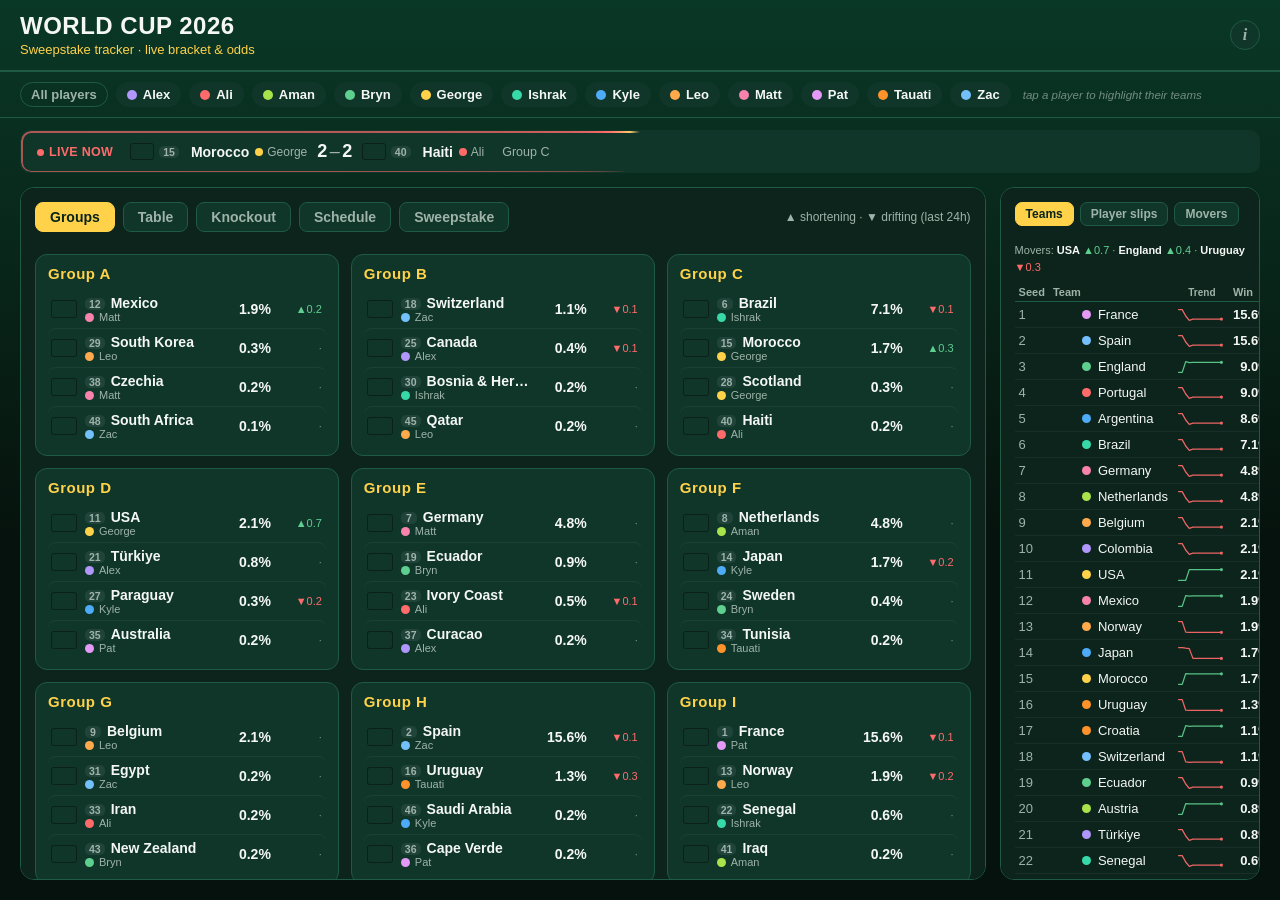
==== docs/index.html @ 881481e9 "Sweepstake: fix Share button position on phones (full-width below the hero text) Co-Authored-By: Cla" ====
<!doctype html>
<html lang="en">
<head>
  <meta charset="utf-8" />
  <meta name="viewport" content="width=device-width, initial-scale=1" />
  <title>World Cup 2026 · Sweepstake Tracker</title>
  <link rel="stylesheet" href="styles.css?v=20260624a" />
</head>
<body>
  <header id="topbar">
    <div class="brand">
      <h1>WORLD CUP 2026</h1>
      <span class="tagline">Sweepstake tracker · live bracket &amp; odds</span>
    </div>
  </header>

  <nav id="ownerbar" aria-label="Filter by player"></nav>

  <div id="nextmatch" class="nextbox">Loading next match…</div>

  <main>
    <section id="bracketPanel" class="panel">
      <div class="tabs">
        <button class="tab active" data-view="groups">Groups</button>
        <button class="tab" data-view="table">Table</button>
        <button class="tab" data-view="knockout">Knockout</button>
        <button class="tab" data-view="schedule">Schedule</button>
        <button class="tab" data-view="sweeps">Sweepstake</button>
        <div class="legend" id="legend"></div>
      </div>
      <div id="groupsView" class="view"></div>
      <div id="tableView" class="view hidden"></div>
      <div id="knockoutView" class="view hidden"></div>
      <div id="scheduleView" class="view hidden"></div>
      <div id="sweepsView" class="view hidden"></div>
    </section>

    <aside id="oddsPanel" class="panel">
      <div class="otabs">
        <button class="otab active" data-otab="teams">Teams</button>
        <button class="otab" data-otab="players">Player slips</button>
        <button class="otab" data-otab="movers">Movers</button>
      </div>
      <div id="movers" class="movers"></div>
      <table id="teamTable" class="otable">
        <thead><tr><th>Seed</th><th>Team</th><th class="sparkh">Trend</th><th>Win</th><th>±</th></tr></thead>
        <tbody></tbody>
      </table>
      <table id="playerTable" class="otable hidden">
        <thead><tr><th>#</th><th>Player slip</th><th class="sparkh">Trend</th><th>Win</th><th>±</th></tr></thead>
        <tbody></tbody>
      </table>
      <div id="moversView" class="moversview hidden"></div>
      <div id="dataFoot" class="datafoot" aria-live="polite"></div>
    </aside>
  </main>

  <script src="app.js?v=20260624a"></script>
</body>
</html>
---- docs/styles.css ----
:root {
  --bg0:#06120d; --bg1:#0d2c21; --panel:#0c241b; --panel2:#10362a;
  --ink:#f4f7f5; --dim:#9fb3aa; --line:#1f5a44;
  --gold:#ffd24a; --up:#5fcf8f; --down:#ff6b6b; --flat:#7d908a;
}
* { box-sizing:border-box; }
html,body { margin:0; height:100%; }
body {
  background:linear-gradient(180deg,#0a3826,#06120d 60%);
  color:var(--ink); font-family:-apple-system,Segoe UI,Roboto,Helvetica,Arial,sans-serif;
  display:flex; flex-direction:column; min-height:100vh;
}

/* ---- header ---- */
#topbar {
  display:flex; align-items:center; justify-content:space-between;
  padding:12px 20px; border-bottom:2px solid var(--line); gap:16px;
}
.brand h1 { margin:0; font-size:24px; letter-spacing:.5px; }
.tagline { color:var(--gold); font-size:13px; }
.status { text-align:right; font-size:13px; color:var(--dim); }
.updated { color:var(--ink); font-weight:600; }

/* ---- table / standings tab ---- */
#tableView { display:grid; grid-template-columns:repeat(auto-fit,minmax(360px,1fr)); gap:14px; align-items:start; }
.ltcard { background:var(--panel2); border:1px solid var(--line); border-radius:12px; padding:0 0 6px; overflow:hidden; }
.ltcard h3 { margin:0; font-size:14px; color:var(--gold); letter-spacing:.5px; padding:9px 14px; background:rgba(255,255,255,.04); border-bottom:1px solid var(--line); }
.ltable { width:100%; border-collapse:collapse; font-size:13px; }
.ltable th { color:var(--dim); font-weight:600; font-size:10.5px; text-align:center; padding:3px 4px; border-bottom:1px solid var(--line); }
.ltable th.lt-team { text-align:left; }
.ltable td { padding:6px 4px; text-align:center; border-bottom:1px solid rgba(255,255,255,.05); }
.ltable td:first-child, .ltable th:first-child { padding-left:14px; }
.ltable td:last-child, .ltable th:last-child { padding-right:14px; }
.ltable .pos { color:var(--dim); width:22px; text-align:center; }
.ltable .pts { font-weight:800; color:var(--gold); }
.ltable .lt-team { text-align:left; }
.lt-team { display:flex; align-items:center; gap:7px; min-width:0; }
.lt-team img { width:22px; height:15px; border-radius:2px; object-fit:cover; flex:none; }
.lt-nm { font-weight:600; overflow:hidden; text-overflow:ellipsis; white-space:nowrap; }
.lt-team .otag { color:var(--dim); font-size:11px; font-weight:400; display:inline-flex; align-items:center; gap:4px; white-space:nowrap; }
.lt-team .otag .dot { width:8px; height:8px; border-radius:50%; }
.qbadge { display:inline-block; font-size:9.5px; font-weight:800; color:#08231a; background:var(--up);
  border-radius:9px; padding:1px 5px; margin:0 6px; vertical-align:middle; }
/* knocked-out team flag: greyed wherever it appears (groups, table, slips) */
.flagout { filter:grayscale(1); opacity:.55; }
.ltable tr.qual td.pos { box-shadow:inset 3px 0 0 var(--up); }
.ltable tr.out { opacity:.45; }
.ltable tr.out .lt-nm { text-decoration:line-through; }

/* ---- Duff Pool prize tracker (ITP) — Bart's classroom chalkboard ---- */
.cb-scene { position:relative; margin:0 -14px -14px; flex:1; display:flex; flex-direction:column; }   /* bleed to edges + fill height */
/* wooden frame */
.cb-frame { position:relative; z-index:2; border-radius:10px; padding:13px; flex:1; display:flex; flex-direction:column;
  background:linear-gradient(180deg,#a4702f,#7c4f20);
  border:1px solid #563713;
  box-shadow:0 12px 28px -12px rgba(0,0,0,.6), inset 0 2px 2px rgba(255,255,255,.28), inset 0 -3px 4px rgba(0,0,0,.35); }
/* slate board */
.cb-board { position:relative; border-radius:5px; padding:26px 40px 24px; color:#eef3ec; flex:1; display:flex; flex-direction:column;
  background:#33543f;
  background-image:radial-gradient(130% 70% at 50% -10%, rgba(255,255,255,.07), transparent 55%),
    radial-gradient(50% 40% at 78% 92%, rgba(255,255,255,.05), transparent 70%),
    radial-gradient(40% 30% at 18% 80%, rgba(255,255,255,.04), transparent 70%);
  box-shadow:inset 0 0 70px rgba(0,0,0,.5), inset 0 0 0 1px rgba(0,0,0,.35);
  font-family:"Gochi Hand","Bradley Hand",ui-rounded,"Comic Sans MS",cursive; }
.cb-title { font-size:clamp(30px,4.4vw,50px); text-align:center; color:#fffdf0; margin:0 0 8px;
  text-shadow:0 0 1px rgba(255,255,255,.55); }
.cb-lines { padding-right:150px; flex:1; display:flex; flex-direction:column; }   /* gutter for Bart; fills height */
.cb-line { display:grid; grid-template-columns:minmax(150px,1.05fr) minmax(96px,.7fr) minmax(0,1.5fr) minmax(0,1.35fr);
  align-items:center; flex:1 1 0; min-height:0;
  font-size:clamp(19px,2.2vw,28px); line-height:1.1; color:#eef3ec; text-shadow:0 0 1px rgba(255,255,255,.5);
  border-bottom:1px solid rgba(255,255,255,.1); }
.cb-line:last-child { border-bottom:none; }
.cb-prize { padding-right:16px; }
.cb-pool { color:#ffe27a; font-weight:700; text-shadow:0 0 3px rgba(255,210,74,.55); }
.cb-pool, .cb-leadwrap, .cb-info { padding-left:18px; border-left:1px solid rgba(255,255,255,.24); }
.cb-leadwrap { min-width:0; }
.cb-lead { display:inline-flex; align-items:center; gap:9px; min-width:0; }
.cb-info { min-width:0; opacity:.92; }
.cb-head { flex:0 0 auto; font-size:clamp(13px,1.5vw,17px); letter-spacing:.8px; text-transform:uppercase; opacity:.85;
  border-bottom:2px solid rgba(255,255,255,.36); padding-bottom:10px; }
.cb-head .cb-pool { color:#eef3ec; text-shadow:0 0 1px rgba(255,255,255,.4); font-weight:700; }
.cb-tbd { opacity:.7; font-style:italic; }
/* team chip (chalk context: white text, small flag) */
.dz-team { display:inline-flex; align-items:center; gap:7px; min-width:0; }
.dz-team img { width:23px; height:15px; border-radius:2px; object-fit:cover; box-shadow:0 0 0 1px rgba(0,0,0,.4); flex:none; }
.dz-tn { font-weight:400; overflow:hidden; text-overflow:ellipsis; white-space:nowrap; }
.dz-own { display:inline-flex; align-items:center; gap:4px; opacity:.82; font-size:.78em; white-space:nowrap; }
.dz-dot { width:9px; height:9px; border-radius:50%; flex:none; display:inline-block; }
.dz-tbd { opacity:.65; font-style:italic; }
/* chalk tray */
.cb-tray { position:relative; height:11px; margin:9px 5px 0; border-radius:0 0 5px 5px;
  background:linear-gradient(180deg,#6e451f,#4f3415); box-shadow:inset 0 2px 2px rgba(0,0,0,.45); }
.cb-tray .ch, .cb-tray .er { position:absolute; bottom:5px; border-radius:3px; }
.cb-tray .ch { height:5px; }
.cb-tray .ch1 { left:34%; width:36px; background:#f3dba6; }
.cb-tray .ch2 { left:51%; width:24px; background:#cfe6ff; }
.cb-tray .er { left:64%; width:26px; height:9px; bottom:4px; background:#3b6fc4; box-shadow:inset 0 3px 0 #2a4f8f; }
/* classroom floor + Bart */
.cb-floor { position:relative; z-index:1; height:62px; margin-top:-3px; border-radius:0 0 9px 9px;
  background:repeating-linear-gradient(91deg,#b27a3d 0 40px,#a06d34 40px 42px);
  box-shadow:inset 0 7px 11px -7px rgba(0,0,0,.55); }
.cb-bart { position:absolute; right:20px; bottom:0; width:120px; height:auto; z-index:5;
  filter:drop-shadow(0 4px 5px rgba(0,0,0,.4)); }
/* on the Duff view, the chalkboard fills the full card height (matches the odds table) */
body.duff-view #bracketPanel { display:flex; flex-direction:column; }
body.duff-view #prizesView { flex:1 1 auto; display:flex; flex-direction:column; }
@media (max-width:560px){
  /* phone: natural-height stacked blocks (no flex-fill, no 4-column table) */
  body.duff-view #bracketPanel, body.duff-view #prizesView { display:block; }
  .cb-scene, .cb-frame, .cb-board, .cb-lines { flex:none; display:block; }
  .cb-board { padding:18px 16px 86px; }
  .cb-title { font-size:30px; margin-bottom:8px; }
  .cb-lines { padding-right:0; }
  .cb-line.cb-head { display:none; }
  .cb-line { display:grid; grid-template-columns:1fr auto; grid-template-areas:"prize pool" "lead lead" "info info";
    align-items:baseline; column-gap:12px; row-gap:3px; padding:12px 0; font-size:19px; }
  .cb-prize { grid-area:prize; font-weight:700; padding:0; }
  .cb-pool { grid-area:pool; border-left:none; padding:0; text-align:right; }
  .cb-leadwrap { grid-area:lead; border-left:none; padding:4px 0 0; }
  .cb-info { grid-area:info; border-left:none; padding:0; font-size:.74em; }
  .cb-bart { right:8px; width:66px; }
}

/* ---- info button + glossary modal ---- */
.infobtn {
  margin-left:auto; flex:none; width:30px; height:30px; border-radius:50%;
  border:1.5px solid var(--line); background:var(--panel2); color:var(--dim);
  font-family:Georgia,"Times New Roman",serif; font-style:italic; font-weight:700; font-size:16px;
  cursor:pointer; line-height:1;
}
.infobtn:hover { color:var(--ink); border-color:var(--gold); }
.infomodal { position:fixed; inset:0; z-index:60; display:flex; align-items:center; justify-content:center; background:rgba(3,9,6,.82); padding:16px; }
.infomodal.hidden { display:none; }
.infocard { position:relative; width:100%; max-width:470px; max-height:85vh; overflow:auto;
  background:var(--panel); border:1px solid var(--line); border-radius:14px; padding:20px 22px; }
.infocard h2 { margin:0 0 10px; font-size:18px; color:var(--gold); }
.infocard dl { margin:0; }
.infocard dt { font-weight:800; margin-top:13px; font-size:14px; }
.infocard dd { margin:3px 0 0; color:var(--dim); font-size:13.5px; line-height:1.45; }
.infocard dd b { color:var(--ink); }
.infoclose { position:absolute; top:11px; right:13px; background:none; border:none; color:var(--dim); font-size:16px; cursor:pointer; }
.infoclose:hover { color:var(--ink); }
.tour-start { display:block; width:100%; margin:16px 0 0; background:var(--gold); color:#08231a; border:none; border-radius:9px; padding:10px; font-weight:800; font-size:14px; cursor:pointer; }
.tour-start:hover { filter:brightness(1.05); }

/* ---- guided tour (coach marks) ---- */
.tour-overlay { position:fixed; inset:0; z-index:60; cursor:pointer; }
.tour-spot { position:fixed; z-index:61; border-radius:8px; pointer-events:none;
  box-shadow:0 0 0 9999px rgba(4,8,13,.82), inset 0 0 0 2px var(--gold), 0 0 16px 3px rgba(255,210,74,.45);
  transition:top .2s, left .2s, width .2s, height .2s; }
.tour-svg { position:fixed; inset:0; z-index:62; width:100%; height:100%; pointer-events:none; }
.tour-line { stroke:var(--gold); stroke-width:2; stroke-dasharray:5 5; }
.tour-dot { fill:var(--gold); }
.tour-pop { position:fixed; z-index:63; width:280px; max-width:88vw;
  background:var(--panel); border:1.5px solid var(--gold); border-radius:12px; padding:13px 15px;
  box-shadow:0 14px 34px -10px rgba(0,0,0,.7); }
.tour-pop h3 { margin:0 0 5px; font-size:14px; color:var(--gold); }
.tour-pop p { margin:0 0 11px; font-size:13px; color:var(--ink); line-height:1.45; }
.tour-nav { display:flex; align-items:center; justify-content:space-between; gap:8px; }
.tour-nav .step { color:var(--dim); font-size:11px; }
.tour-btn { background:var(--gold); color:#08231a; border:none; border-radius:7px; padding:6px 13px; font-weight:700; font-size:12.5px; cursor:pointer; }
.tour-btn.ghost { background:transparent; color:var(--dim); border:1px solid var(--line); margin-right:6px; }
.tour-btn:disabled { opacity:.4; cursor:default; }

/* ---- live event animation (goal / cards) ---- */
.evt-ov { position:fixed; inset:0; z-index:95; display:flex; align-items:center; justify-content:center;
  pointer-events:none; background:rgba(2,6,4,.55); animation:evtDim 4.2s ease forwards; overflow:hidden; }
.evt-ov.hold { animation:none; }
.evt-card { text-align:center; position:relative; animation:evtIn 4.2s cubic-bezier(.2,.8,.2,1) forwards; }
.evt-ov.hold .evt-card { animation:evtPop .5s ease forwards; }
.evt-big { font-weight:900; font-size:clamp(46px,12vw,108px); letter-spacing:2px; line-height:1;
  color:var(--gold); text-shadow:0 6px 30px rgba(0,0,0,.55); }
.evt-team { display:flex; align-items:center; justify-content:center; gap:10px; margin-top:10px;
  font-size:clamp(20px,4vw,30px); color:#fff; font-weight:700; }
.evt-team img { width:clamp(34px,7vw,50px); height:auto; border-radius:3px; box-shadow:0 0 0 1px rgba(0,0,0,.4); }
.evt-score { color:var(--gold); font-weight:900; }
.evt-owner { margin-top:10px; color:var(--ink); font-size:16px; display:inline-flex; align-items:center; gap:7px; }
.evt-owner .dot { width:12px; height:12px; border-radius:50%; }
.evt-sub { margin-top:6px; color:var(--dim); font-size:14px; }
.evt-cardicon { width:clamp(58px,13vw,86px); height:clamp(84px,19vw,122px); border-radius:9px; margin:0 auto 16px;
  box-shadow:0 16px 36px -8px rgba(0,0,0,.7); animation:cardSlam 4.2s cubic-bezier(.2,.8,.2,1) forwards; }
.evt-ov.hold .evt-cardicon { animation:cardSlamHold .5s ease forwards; }
.evt-cardicon.yellow { background:linear-gradient(155deg,#ffe06b,#e0a91e); }
.evt-cardicon.red { background:linear-gradient(155deg,#ff6a5a,#c4271b); }
.evt-confetti { position:absolute; top:42%; left:50%; width:8px; height:13px; border-radius:1px; opacity:0;
  animation:confettiFly 1.8s ease-out forwards; }
@keyframes evtDim { 0%{opacity:0} 12%{opacity:1} 84%{opacity:1} 100%{opacity:0} }
@keyframes evtIn { 0%{opacity:0; transform:scale(.6) translateY(12px);} 12%{opacity:1; transform:scale(1.07);}
  24%{transform:scale(1);} 84%{opacity:1; transform:scale(1);} 100%{opacity:0; transform:scale(1.03) translateY(-8px);} }
@keyframes evtPop { 0%{opacity:0; transform:scale(.6);} 70%{transform:scale(1.06);} 100%{opacity:1; transform:scale(1);} }
@keyframes cardSlam { 0%{opacity:0; transform:rotate(-26deg) scale(.4);} 14%{opacity:1; transform:rotate(9deg) scale(1.12);}
  26%{transform:rotate(-5deg) scale(1);} 84%{opacity:1;} 100%{opacity:0; transform:rotate(-5deg) scale(1.03);} }
@keyframes cardSlamHold { 0%{opacity:0; transform:rotate(-26deg) scale(.4);} 70%{transform:rotate(9deg) scale(1.1);} 100%{opacity:1; transform:rotate(-6deg) scale(1);} }
@keyframes confettiFly { 0%{opacity:1; transform:translate(0,0) rotate(0);} 100%{opacity:0; transform:translate(var(--tx),var(--ty)) rotate(var(--rot));} }
@media (prefers-reduced-motion:reduce){ .evt-card,.evt-cardicon{ animation-duration:.01s; } .evt-confetti{ display:none; } }

/* ---- next match box ---- */
.nextbox {
  display:flex; flex-wrap:wrap; align-items:center; gap:6px 18px;
  margin:12px 20px 0; padding:10px 16px; font-size:14px;
  background:var(--panel2); border:1px solid var(--line); border-left:4px solid var(--gold); border-radius:10px;
}
.nmlabel { color:var(--gold); font-weight:700; font-size:12.5px; letter-spacing:.3px; }
.nmvs { display:flex; align-items:center; gap:10px; }
.nmteam { display:inline-flex; align-items:center; gap:6px; }
.nmteam img { width:22px; height:15px; border-radius:2px; object-fit:cover; box-shadow:0 0 0 1px rgba(0,0,0,.4); }
.nmteam .nm-owner { color:var(--dim); font-size:12px; display:inline-flex; align-items:center; gap:4px; }
.nmteam .nm-owner .dot { width:8px; height:8px; border-radius:50%; }
.nmvs .vs { color:var(--dim); font-size:12px; }
.nmtime { color:var(--dim); font-size:12.5px; }
/* live tracker: a highlight that sweeps around the card border */
@property --livea { syntax:"<angle>"; inherits:false; initial-value:0deg; }
.nextbox.livebox { position:relative; border:1.5px solid transparent; }
.nextbox.livebox::before {
  content:""; position:absolute; inset:0; border-radius:inherit; padding:1.5px; pointer-events:none;
  background:conic-gradient(from var(--livea), transparent 0deg 215deg, var(--down) 300deg, #ffcf6b 332deg, transparent 360deg);
  -webkit-mask:linear-gradient(#000 0 0) content-box, linear-gradient(#000 0 0);
          mask:linear-gradient(#000 0 0) content-box, linear-gradient(#000 0 0);
  -webkit-mask-composite:xor; mask-composite:exclude;
  animation:livespin 3s linear infinite;
}
@keyframes livespin { to { --livea:360deg; } }
@media (prefers-reduced-motion:reduce){ .nextbox.livebox::before { animation:none; background:var(--down); } }
.nmlabel.live { color:var(--down); }
.nmlabel.live::before { content:""; display:inline-block; width:7px; height:7px; border-radius:50%; background:var(--down); margin-right:5px; vertical-align:middle; animation:livepulse 1.4s ease-in-out infinite; }
@keyframes livepulse { 0%,100%{ opacity:1; box-shadow:0 0 0 0 rgba(226,72,59,.6);} 50%{ opacity:.5; box-shadow:0 0 0 5px rgba(226,72,59,0);} }
.nmvs .score { font-size:18px; }

/* ---- owner filter ---- */
#ownerbar {
  display:flex; flex-wrap:wrap; gap:8px; padding:10px 20px;
  border-bottom:1px solid var(--line); align-items:center;
}
.chip {
  display:inline-flex; align-items:center; gap:6px; cursor:pointer;
  padding:4px 10px; border-radius:999px; font-size:13px; font-weight:600;
  background:var(--panel2); border:1px solid transparent; color:var(--ink);
}
.chip .dot { width:10px; height:10px; border-radius:50%; }
.chip.active { border-color:var(--ink); }
.chip.reset { background:transparent; border:1px solid var(--line); color:var(--dim); }
.filterhint { color:var(--dim); font-size:11.5px; font-style:italic; opacity:.7; margin-left:4px; align-self:center; white-space:nowrap; }

/* ladder-movement chip (▲/▼ places) */
.mv { font-size:9.5px; font-weight:700; margin-left:3px; vertical-align:middle; }
.mv.up { color:var(--up); }
.mv.down { color:var(--down); }
.ltable .pos .mv { display:block; margin:1px 0 0; }
.otable .rank .mv { display:block; margin:1px 0 0; }

/* seed badge next to team names */
.seed { display:inline-block; min-width:16px; text-align:center; padding:0 4px; margin-right:6px;
  font-size:10.5px; font-weight:700; color:var(--dim); background:rgba(255,255,255,.07);
  border-radius:5px; vertical-align:middle; }

/* ---- main layout 80/20 ---- */
main { display:flex; flex:1; gap:14px; padding:14px 20px 20px; min-height:0; }
.panel {
  background:var(--panel); border:1px solid var(--line); border-radius:14px;
  padding:0 14px 14px; overflow:auto;   /* no top padding: the sticky tab bar owns the top */
}
#bracketPanel { flex:1 1 80%; min-width:0; }
#oddsPanel { flex:0 0 21%; min-width:230px; }

/* ---- tabs ---- */
.tabs { display:flex; align-items:center; gap:8px;
  position:sticky; top:0; z-index:6; background:var(--panel);
  margin:0 0 12px; padding:14px 0 10px; }
.tab {
  background:var(--panel2); color:var(--dim); border:1px solid var(--line);
  border-radius:8px; padding:6px 14px; font-weight:700; cursor:pointer; font-size:14px;
}
.tab.active { color:#08231a; background:var(--gold); border-color:var(--gold); }
.legend { margin-left:auto; color:var(--dim); font-size:12px; }
.hidden { display:none; }
#groupsView.hidden, #tableView.hidden, #knockoutView.hidden, #scheduleView.hidden, #prizesView.hidden, #sweepsView.hidden { display:none; }

/* ---- Sweepstake Rankings (worldcupbracket) ---- */
.sw-hero { position:relative; overflow:hidden; margin-bottom:14px; padding:16px 20px; border-radius:16px; border:1px solid #6f5a1e;
  background:
    repeating-linear-gradient(115deg, rgba(255,255,255,.022) 0 46px, transparent 46px 92px),
    radial-gradient(150px 100px at 93% 130%, rgba(255,210,74,.18), transparent 70%),
    linear-gradient(135deg, rgba(255,210,74,.15), rgba(255,210,74,.02) 60%), var(--panel2); }
.sw-hero > * { position:relative; z-index:1; }
.sw-hero-title { font-size:clamp(21px,3vw,29px); font-weight:900; color:var(--gold); letter-spacing:.3px; line-height:1; }
.sw-hero-pool { color:var(--ink); font-size:13px; margin-top:6px; }
.sw-hero-pool b { color:var(--gold); font-size:16px; }
.sw-rules { color:var(--dim); font-size:12px; line-height:1.5; margin-top:10px; padding-top:10px; border-top:1px solid rgba(255,255,255,.1); }
.sw-rules b { color:var(--ink); }
.sw-export { position:absolute; top:14px; right:16px; z-index:3; background:var(--gold); color:#08231a; border:none;
  border-radius:9px; padding:8px 15px; font-weight:800; font-size:13px; cursor:pointer; box-shadow:0 2px 7px rgba(0,0,0,.35); white-space:nowrap; }
.sw-export:hover { filter:brightness(1.06); }
.sw-export:active { transform:translateY(1px); }
/* shared team chip */
.sw-team { display:inline-flex; align-items:center; gap:7px; min-width:0; max-width:100%; }
.sw-team img { width:24px; height:16px; border-radius:2px; object-fit:cover; box-shadow:0 0 0 1px rgba(0,0,0,.4); flex:none; }
.sw-team b { font-weight:700; overflow:hidden; text-overflow:ellipsis; white-space:nowrap; }
.sw-own { display:inline-flex; align-items:center; gap:4px; color:var(--dim); font-size:11.5px; flex:none; }
.sw-tbd { color:var(--flat); font-style:italic; }
/* Winner / Runner-up hero cards */
.sw-bigs { display:grid; grid-template-columns:1fr 1fr; gap:12px; margin-bottom:13px; }
.sw-big { display:flex; align-items:center; gap:14px; border-radius:14px; padding:15px 18px; border:1px solid var(--line); overflow:hidden; }
.sw-big.gold { background:linear-gradient(135deg,#403715,#19271d); border-color:#806721; }
.sw-big.silver { background:linear-gradient(135deg,#2c3540,#161f27); border-color:#465463; }
.sw-big-medal { font-size:42px; flex:none; filter:drop-shadow(0 2px 4px rgba(0,0,0,.4)); }
.sw-big-amt { font-size:31px; font-weight:900; color:var(--gold); line-height:1; }
.sw-big.silver .sw-big-amt { color:#d3dce6; }
.sw-big-lab { font-size:10.5px; text-transform:uppercase; letter-spacing:.7px; color:var(--dim); margin:3px 0 9px; }
.sw-big-team { font-size:14.5px; }
.sw-big-team .sw-team img { width:30px; height:20px; }
/* pot prize cards — side by side (one row), wrap to 2x2 on narrow screens */
.sw-potcards { display:grid; grid-template-columns:repeat(auto-fit,minmax(160px,1fr)); gap:12px; margin-bottom:16px; }
.sw-potcard { display:flex; flex-direction:column; background:var(--panel2); border:1px solid var(--line);
  border-left:4px solid var(--c,var(--line)); border-radius:12px; padding:12px 14px; }
.sw-pc-head { display:flex; align-items:baseline; justify-content:space-between; }
.sw-pc-name { font-weight:700; color:var(--dim); font-size:11.5px; text-transform:uppercase; letter-spacing:.5px; }
.sw-pc-cash { font-weight:900; color:var(--gold); font-size:18px; }
.sw-pc-team { margin:8px 0 3px; font-size:14px; }
.sw-pc-round { font-size:11px; color:var(--dim); }
/* money: podium (top 3) + list */
.sw-money { background:linear-gradient(180deg, rgba(255,210,74,.06), transparent 32%), var(--panel2);
  border:1px solid #5e5526; border-radius:16px; padding:14px 18px 18px; margin-bottom:18px; }
.sw-money-head { display:flex; align-items:baseline; justify-content:space-between; flex-wrap:wrap; gap:4px 10px; margin-bottom:14px; }
.sw-money-head h3 { margin:0; font-size:15px; color:var(--gold); }
.sw-money-sub { color:var(--dim); font-size:11.5px; }
.sw-money-sub b { color:var(--gold); }
.sw-podium { display:grid; grid-template-columns:1fr 1fr 1fr; align-items:end; gap:10px; max-width:560px; margin:0 auto;
  border-bottom:2px solid rgba(255,255,255,.14); }
.sw-pod { display:flex; flex-direction:column; align-items:center; }
.sw-pod-top { display:flex; flex-direction:column; align-items:center; text-align:center; }
.sw-pod-medal { font-size:23px; line-height:1; filter:drop-shadow(0 2px 3px rgba(0,0,0,.4)); }
.sw-av { width:36px; height:36px; border-radius:50%; display:flex; align-items:center; justify-content:center; font-weight:800;
  color:#08231a; text-transform:uppercase; margin:5px 0 3px; box-shadow:0 0 0 2px rgba(255,255,255,.15), 0 2px 5px rgba(0,0,0,.4); }
.sw-pod-name { font-weight:700; font-size:13px; }
.sw-pod-amt { font-weight:900; color:var(--gold); font-size:17px; }
.sw-pod-1 .sw-pod-amt { font-size:22px; }
.sw-pod-1 .sw-av { width:42px; height:42px; font-size:17px; }
.sw-pod-block { width:100%; margin-top:8px; border-radius:7px 7px 0 0; display:flex; justify-content:center; padding-top:7px;
  font-weight:900; font-size:15px; color:rgba(0,0,0,.4); border:1px solid rgba(0,0,0,.28); border-bottom:none;
  box-shadow:inset 0 2px 0 rgba(255,255,255,.4); }
.sw-pod-1 .sw-pod-block { height:72px; background:linear-gradient(180deg,#ffe27a,#caa01e); }
.sw-pod-2 .sw-pod-block { height:50px; background:linear-gradient(180deg,#e6edf4,#9fadbb); }
.sw-pod-3 .sw-pod-block { height:36px; background:linear-gradient(180deg,#e6a877,#9e6c37); }
.sw-mlist { margin-top:12px; }
.sw-mrow { display:grid; grid-template-columns:20px 28px minmax(60px,auto) 1fr auto; align-items:center; gap:9px; padding:7px 6px; }
.sw-mrow + .sw-mrow { border-top:1px solid rgba(255,255,255,.05); }
.sw-mrank { color:var(--dim); font-weight:800; text-align:center; }
.sw-mlist .sw-av { width:24px; height:24px; margin:0; font-size:12px; }
.sw-mname { font-weight:700; white-space:nowrap; }
.sw-mprz { display:flex; gap:5px; flex-wrap:wrap; justify-content:flex-end; }
.sw-mprz em { font-style:normal; font-size:10px; color:var(--dim); background:rgba(255,255,255,.06);
  border:1px solid var(--line); border-radius:10px; padding:1px 8px; white-space:nowrap; }
.sw-mamt { font-weight:800; color:var(--gold); text-align:right; min-width:42px; font-variant-numeric:tabular-nums; }
/* pot tables — fixed layout so every pot lines up identically */
.sw-pots { display:grid; grid-template-columns:repeat(2,minmax(0,1fr)); gap:14px; align-items:start; }
.sw-pot { background:var(--panel2); border:1px solid var(--line); border-radius:12px; overflow:hidden; }
.sw-pot h3 { margin:0; font-size:14px; color:var(--gold); padding:9px 14px; background:rgba(255,255,255,.04); border-bottom:1px solid var(--line); }
.sw-table { width:100%; border-collapse:collapse; font-size:13px; table-layout:fixed; }
.sw-table th { color:var(--dim); font-weight:600; font-size:10px; text-align:center; padding:6px 3px; border-bottom:1px solid var(--line); }
.sw-table td { padding:7px 3px; text-align:center; border-bottom:1px solid rgba(255,255,255,.05); vertical-align:middle; font-variant-numeric:tabular-nums; }
.sw-table tr:last-child td { border-bottom:none; }
.sw-table th:nth-child(1),.sw-table td:nth-child(1){ width:22px; }
.sw-table th:nth-child(3),.sw-table td:nth-child(3){ width:58px; }
.sw-table th:nth-child(4),.sw-table td:nth-child(4),.sw-table th:nth-child(5),.sw-table td:nth-child(5){ width:34px; }
.sw-table th:nth-child(6),.sw-table td:nth-child(6),.sw-table th:nth-child(7),.sw-table td:nth-child(7),
.sw-table th:nth-child(8),.sw-table td:nth-child(8),.sw-table th:nth-child(9),.sw-table td:nth-child(9){ width:26px; }
.sw-table th:nth-child(10),.sw-table td:nth-child(10){ width:40px; }
.sw-pos { color:var(--dim); }
.sw-tcell { text-align:left; padding-left:10px !important; }
.sw-tcell .sw-team { gap:7px; }
.sw-round { text-align:left; color:var(--dim); font-size:11px; white-space:nowrap; overflow:hidden; text-overflow:ellipsis; }
.sw-cash { color:var(--gold); font-weight:800; }
.sw-table tr.sw-winrow td { background:rgba(255,210,74,.07); }
.sw-table tr.sw-winrow td.sw-pos { box-shadow:inset 3px 0 0 var(--gold); }
.sw-table tr.out { opacity:.5; }
.sw-table tr.out .sw-tcell b { text-decoration:line-through; }

/* ---- schedule / calendar ---- */
.emptynote { color:var(--dim); padding:10px; }
.schedtabs { display:flex; gap:6px; margin-bottom:6px; }
.schedtab { background:var(--panel2); color:var(--dim); border:1px solid var(--line); border-radius:7px; padding:5px 14px; font-weight:700; cursor:pointer; font-size:12.5px; }
.schedtab.active { color:#08231a; background:var(--gold); border-color:var(--gold); }
.schedday { color:var(--gold); font-weight:700; font-size:14px; margin:14px 0 6px; padding-bottom:4px; border-bottom:1px solid var(--line); }
.schedday:first-child { margin-top:2px; }
.schedrow { display:grid; grid-template-columns:78px minmax(0,1fr) 46px minmax(0,1fr) 54px; align-items:center; gap:10px; padding:7px 6px; border-radius:8px; }
.schedrow.live { background:rgba(226,72,59,.10); box-shadow:inset 0 0 0 1px rgba(226,72,59,.4); }
.schedteam.win { font-weight:800; }
.score { text-align:center; font-weight:800; font-size:15px; font-family:'Anton',var(--ink); letter-spacing:.5px; }
.score .dash { color:var(--dim); margin:0 2px; font-weight:400; }
.livebadge { background:var(--down); color:#fff; font-size:9px; font-weight:800; letter-spacing:.5px; padding:2px 6px; border-radius:4px; }
.schedrow + .schedrow { border-top:1px solid rgba(255,255,255,.05); }
.schedrow.past { opacity:.45; }
.schedrow.next { background:rgba(255,210,74,.08); box-shadow:inset 0 0 0 1px rgba(255,210,74,.35); }
.schedtime { color:var(--ink); font-weight:600; font-size:13px; }
.schedteam { display:flex; align-items:center; gap:7px; min-width:0; font-weight:600; }
.schedteam img { width:24px; height:16px; border-radius:2px; object-fit:cover; flex:none; }
.schedteam .otag { color:var(--dim); font-size:11.5px; font-weight:400; display:inline-flex; align-items:center; gap:4px; white-space:nowrap; }
.schedteam .otag .dot { width:8px; height:8px; border-radius:50%; }
.schedrow .vs { color:var(--dim); font-size:12px; text-align:center; }
.schedgrp { color:var(--dim); font-size:11.5px; text-align:right; }

/* ---- groups view ---- */
#groupsView { display:grid; grid-template-columns:repeat(auto-fill,minmax(300px,1fr)); gap:12px; }
.group { background:var(--panel2); border:1px solid var(--line); border-radius:12px; padding:10px 12px; }
.group h3 { margin:0 0 8px; font-size:15px; color:var(--gold); letter-spacing:.5px; }
.trow {
  display:grid; grid-template-columns:24px minmax(0,1fr) auto auto; align-items:center;
  gap:9px; padding:5px 4px; border-radius:8px;
}
.trow > div { min-width:0; }   /* let the name cell shrink + ellipsis instead of overflowing */
.trow + .trow { border-top:1px solid rgba(255,255,255,.05); }
.trow img { width:24px; height:16px; border-radius:2px; object-fit:cover; box-shadow:0 0 0 1px rgba(0,0,0,.4); }
.tname { font-weight:600; font-size:14px; overflow:hidden; text-overflow:ellipsis; white-space:nowrap; }
.owner { display:flex; align-items:center; gap:5px; font-size:11px; color:var(--dim); flex-wrap:wrap; }
.owner .dot { width:9px; height:9px; border-radius:50%; flex:none; }
.rec { margin-left:2px; color:var(--dim); }
.rec b { color:var(--gold); }
/* eliminated teams */
.trow.out { opacity:.5; }
.trow.out .tname { text-decoration:line-through; }
.outtag {
  background:var(--down); color:#fff; font-size:9px; font-weight:800; letter-spacing:.5px;
  padding:1px 5px; border-radius:4px; vertical-align:middle; }
.otable tr.out { opacity:.5; }
/* teams that can no longer win the cup: greyed, parked at the bottom, seed kept */
.otable tr.gone { opacity:.42; }
.otable tr.gone img { filter:grayscale(1); }
.otable tr.gone .wp { font-style:italic; color:var(--flat); font-weight:600; text-transform:uppercase; font-size:11px; }
.pct { font-weight:700; font-size:14px; min-width:46px; text-align:right; }
.delta { font-size:11px; min-width:42px; text-align:right; }
.up { color:var(--up); } .down { color:var(--down); } .flat { color:var(--flat); }

/* ---- knockout bracket (absolute layout + connector lines) ---- */
.kwrap { position:relative; }
.kbox { position:absolute; transform:translateY(-50%); background:var(--panel2); border:1px solid var(--line); border-radius:9px; overflow:hidden; }
.kline { position:absolute; background:var(--line); }
.khr { position:absolute; background:rgba(255,255,255,.09); }
.kvsep { position:absolute; background:rgba(255,255,255,.05); }
.pslot .nm { color:var(--dim); font-weight:600; }
.pslot .kdot { width:7px; height:7px; border-radius:50%; background:#2c5142; justify-self:center; }
.slot .kscore { font-size:12px; font-weight:700; color:var(--ink); padding-right:8px; text-align:right; }
.kbox .slot.kwin .nm { font-weight:800; color:var(--ink); }
.kbox .slot.kwin .kscore { color:var(--gold); }
.kbox .slot.klose { opacity:.5; }
.kbox .slot.klose .nm { text-decoration:line-through; }
/* provisional (early-clinched) bracket slot: green "Q" badge */
.slot .kq { font-size:9.5px; font-weight:800; color:#08231a; background:var(--up); border-radius:10px; padding:1px 5px; margin-right:5px; }
/* team name + owner on the slot's name line (owner kept compact so the team name fits) */
.knm { display:flex; align-items:baseline; gap:5px; min-width:0; }
.knm .nm { flex:1 1 auto; min-width:0; }
.kown { flex:0 1 auto; max-width:40%; font-size:9px; color:var(--dim); white-space:nowrap; overflow:hidden; text-overflow:ellipsis; }
.ktitle { position:absolute; color:var(--gold); font-size:12px; font-weight:700; transform:translateX(-2px); }
.kchamp { position:absolute; transform:translateY(-50%); text-align:center; }
.match { background:var(--panel2); border:1px solid var(--line); border-radius:9px; overflow:hidden; }
.slot {
  display:grid; grid-template-columns:6px 22px 1fr auto; align-items:center; gap:7px;
  padding:5px 8px 5px 0; border-left:6px solid transparent; font-size:12.5px;
}
.slot + .slot { border-top:1px solid rgba(255,255,255,.07); }
.slot img { width:22px; height:15px; border-radius:2px; object-fit:cover; }
.slot .nm { overflow:hidden; text-overflow:ellipsis; white-space:nowrap; font-weight:600; }
.slot .wp { font-size:11px; color:var(--dim); padding-right:8px; }
.champion { align-self:center; text-align:center; color:var(--gold); font-size:12px; }
.knote { color:var(--dim); font-size:12px; margin:0 0 10px; padding:7px 10px; border:1px dashed var(--line); border-radius:8px; background:rgba(255,210,74,.05); }
.knote b { color:var(--gold); }
.kchamp { box-shadow:0 0 0 2px var(--gold); border-radius:10px; padding:8px 6px; }

/* flash a row when its odds change between refreshes */
@keyframes flashrow { from { background:rgba(255,210,74,.28); } to { background:transparent; } }
.otable tbody tr.flash td { animation:flashrow 1.4s ease; }

/* ---- odds panel ---- */
.otabs { display:flex; align-items:center; gap:6px;
  position:sticky; top:0; z-index:6; background:var(--panel);
  margin:0 0 8px; padding:14px 0 8px; }
.otab { background:var(--panel2); color:var(--dim); border:1px solid var(--line); border-radius:7px; padding:4px 10px; font-weight:700; cursor:pointer; font-size:12px; }
.otab.active { color:#08231a; background:var(--gold); border-color:var(--gold); }
.movers { font-size:11px; color:var(--dim); margin-bottom:8px; line-height:1.5; }
.movers b { color:var(--ink); }
.otable { width:100%; border-collapse:collapse; font-size:13px; }
.otable.hidden { display:none; }
.otable th { text-align:left; color:var(--dim); font-weight:600; font-size:11px; padding:3px 4px; border-bottom:1px solid var(--line); }
.otable td { padding:5px 4px; border-bottom:1px solid rgba(255,255,255,.05); }
.otable .rank { color:var(--dim); width:18px; }
.otable .team { display:flex; align-items:center; gap:7px; }
.otable img { width:22px; height:15px; border-radius:2px; object-fit:cover; }
.otable .odot { width:9px; height:9px; border-radius:50%; flex:none; }
.otable td { vertical-align:middle; }
.otable .rank, .otable .wp, .otable .delta { font-variant-numeric:tabular-nums; }
.otable .wp { font-weight:700; text-align:right; white-space:nowrap; }

/* ---- odds-drift sparklines ---- */
.otable th.sparkh { text-align:center; font-size:10px; color:var(--dim); font-weight:600; }
.otable .sparkcell { width:50px; padding:4px 6px 4px 2px; text-align:center; }
.spark { display:inline-block; vertical-align:middle; opacity:.92; }
.otable .sparkcell .spark { width:46px; height:14px; }

/* ---- player-slip team flags ---- */
.slip { display:flex; flex-direction:column; gap:4px; min-width:0; }
.sliptms { display:flex; gap:3px; }
.sliptms img { width:18px; height:12px; border-radius:2px; object-fit:cover; box-shadow:0 0 0 1px rgba(0,0,0,.35); }
.sliptms img.tmout { filter:grayscale(1); opacity:.4; }

/* ---- biggest movers (whole tournament) ---- */
.moversview { padding-top:2px; }
.moversview.hidden { display:none; }
.mvtabs { display:flex; gap:6px; margin:2px 0 10px; }
.mvtab { background:var(--panel2); color:var(--dim); border:1px solid var(--line); border-radius:7px; padding:4px 11px; font-weight:700; cursor:pointer; font-size:11.5px; }
.mvtab.active { color:#08231a; background:var(--gold); border-color:var(--gold); }
.mvcap { color:var(--dim); font-size:10.5px; margin:0 0 9px; }
.mvgroup { margin-bottom:15px; }
.mvgroup h4 { margin:0 0 7px; font-size:11.5px; letter-spacing:.3px; font-weight:800; padding-bottom:5px; border-bottom:1px solid var(--line); }
.mvgroup h4.up { color:var(--up); }
.mvgroup h4.down { color:var(--down); }
.mvrow { display:grid; grid-template-columns:22px minmax(0,1fr) 62px auto; align-items:center; gap:9px; padding:7px 2px; border-radius:7px; }
.mvrow + .mvrow { border-top:1px solid rgba(255,255,255,.05); }
.mvrow img { width:22px; height:15px; border-radius:2px; object-fit:cover; box-shadow:0 0 0 1px rgba(0,0,0,.4); }
.mvrow .mvdot { width:13px; height:13px; border-radius:50%; justify-self:center; }
.mvteam { display:flex; flex-direction:column; min-width:0; }
.mvnm { font-weight:600; font-size:13px; overflow:hidden; text-overflow:ellipsis; white-space:nowrap; }
.mvsub { font-size:10px; color:var(--dim); font-variant-numeric:tabular-nums; }
.mvsub .arrowto { margin:0 3px; opacity:.7; }
.mvspark { display:flex; align-items:center; justify-content:center; }
.mvdelta { font-size:12px; font-weight:800; text-align:right; font-variant-numeric:tabular-nums; }

/* ---- data freshness footer (very subtle, tucked away) ---- */
.datafoot { display:flex; align-items:center; gap:6px; margin-top:12px; padding-top:9px;
  border-top:1px solid rgba(255,255,255,.06); font-size:10.5px; color:var(--dim); opacity:.62; }
.datafoot .fdot { width:6px; height:6px; border-radius:50%; background:var(--up); flex:none; opacity:.8; }
.datafoot.stale { color:var(--gold); opacity:.9; }
.datafoot.stale .fdot { background:var(--gold); animation:freshpulse 1.8s ease-in-out infinite; }
.datafoot.offline { color:var(--down); opacity:.9; }
.datafoot.offline .fdot { background:var(--down); }
@keyframes freshpulse { 0%,100%{ opacity:.4; } 50%{ opacity:1; } }
@media (prefers-reduced-motion:reduce){ .datafoot.stale .fdot { animation:none; } }

/* ---- owner highlight ---- */
body.filtering [data-owned="0"] { opacity:.28; }
/* block/grid rows: soft gold ring + tint + subtle glow */
body.filtering [data-owned="1"] {
  box-shadow: inset 0 0 0 1.5px var(--gold), 0 2px 10px -4px rgba(255,210,74,.45);
  background: rgba(255,210,74,.07); border-radius:9px;
}
/* table rows can't take a clean ring on <tr>, so ring the cells instead */
body.filtering .otable tr[data-owned="1"],
body.filtering .ltable tr[data-owned="1"] { box-shadow:none; background:transparent; }
body.filtering .otable tr[data-owned="1"] td,
body.filtering .ltable tr[data-owned="1"] td {
  background: rgba(255,210,74,.10);
  box-shadow: inset 0 1.5px 0 var(--gold), inset 0 -1.5px 0 var(--gold);
}
body.filtering .otable tr[data-owned="1"] td:first-child,
body.filtering .ltable tr[data-owned="1"] td:first-child {
  box-shadow: inset 0 1.5px 0 var(--gold), inset 0 -1.5px 0 var(--gold), inset 1.5px 0 0 var(--gold);
}
body.filtering .otable tr[data-owned="1"] td:last-child,
body.filtering .ltable tr[data-owned="1"] td:last-child {
  box-shadow: inset 0 1.5px 0 var(--gold), inset 0 -1.5px 0 var(--gold), inset -1.5px 0 0 var(--gold);
}

/* ---- responsive ---- */
@media (max-width:900px) {
  html, body { height:auto; overflow-x:hidden; max-width:100%; }
  main { flex-direction:column; padding:12px; gap:12px; }
  .panel { overflow:visible; }
  #bracketPanel, #oddsPanel { flex:1 1 auto; min-width:0; }
  #knockoutView { overflow-x:auto; -webkit-overflow-scrolling:touch; }
  /* tab bar scrolls horizontally so all tabs (incl. Duff Points) stay reachable */
  .tabs { overflow-x:auto; overflow-y:hidden; -webkit-overflow-scrolling:touch; scrollbar-width:none; }
  .tabs::-webkit-scrollbar { display:none; }
  .tab { flex:0 0 auto; }
  #ownerbar { flex-wrap:nowrap; overflow-x:auto; -webkit-overflow-scrolling:touch; padding:10px 14px; }
  #ownerbar .chip { flex:0 0 auto; }
  .nextbox { margin:10px 12px 0; }
}
@media (max-width:600px) {
  #topbar { flex-wrap:wrap; padding:10px 14px; gap:4px 12px; }
  .brand h1 { font-size:18px; }
  .tagline { font-size:11px; }
  .status { font-size:11px; text-align:left; }
  .legend { display:none; }
  #groupsView { grid-template-columns:1fr; }
  .sw-bigs { grid-template-columns:1fr; }   /* stack Winner/Runner-up on phones */
  .sw-pots { grid-template-columns:1fr; }   /* stack pot tables on phones */
  /* on phones the Share button drops below the hero text instead of overlapping it */
  .sw-export { position:static; display:block; width:100%; margin-top:12px; padding:11px; font-size:14px; }
  /* bigger touch targets */
  .tab { padding:9px 16px; font-size:15px; }
  .otab { padding:8px 13px; font-size:13px; }
  .chip { padding:7px 12px; font-size:14px; }
  .trow { grid-template-columns:24px minmax(0,1fr) auto auto; padding:8px 2px; gap:7px; }
  .trow .pct { min-width:42px; }
  .trow .delta { min-width:30px; }
  .tname { font-size:15px; }
  .otable { font-size:14px; }
  .otable td { padding:8px 4px; }
  /* schedule: stack each match vertically so teams/owners aren't cramped */
  .schedrow { display:flex; flex-direction:column; align-items:stretch; gap:5px; padding:10px 6px; }
  .schedrow .vs { display:none; }
  .schedtime { color:var(--gold); font-weight:700; font-size:12.5px; }
  .schedteam { font-size:14.5px; }
  .schedgrp { text-align:left; font-size:12px; }
  /* standings table: single column, drop secondary stats */
  #tableView { grid-template-columns:1fr; }
  .hidem { display:none; }
  .ltable { font-size:14px; }
  .ltable td { padding:8px 4px; }
}
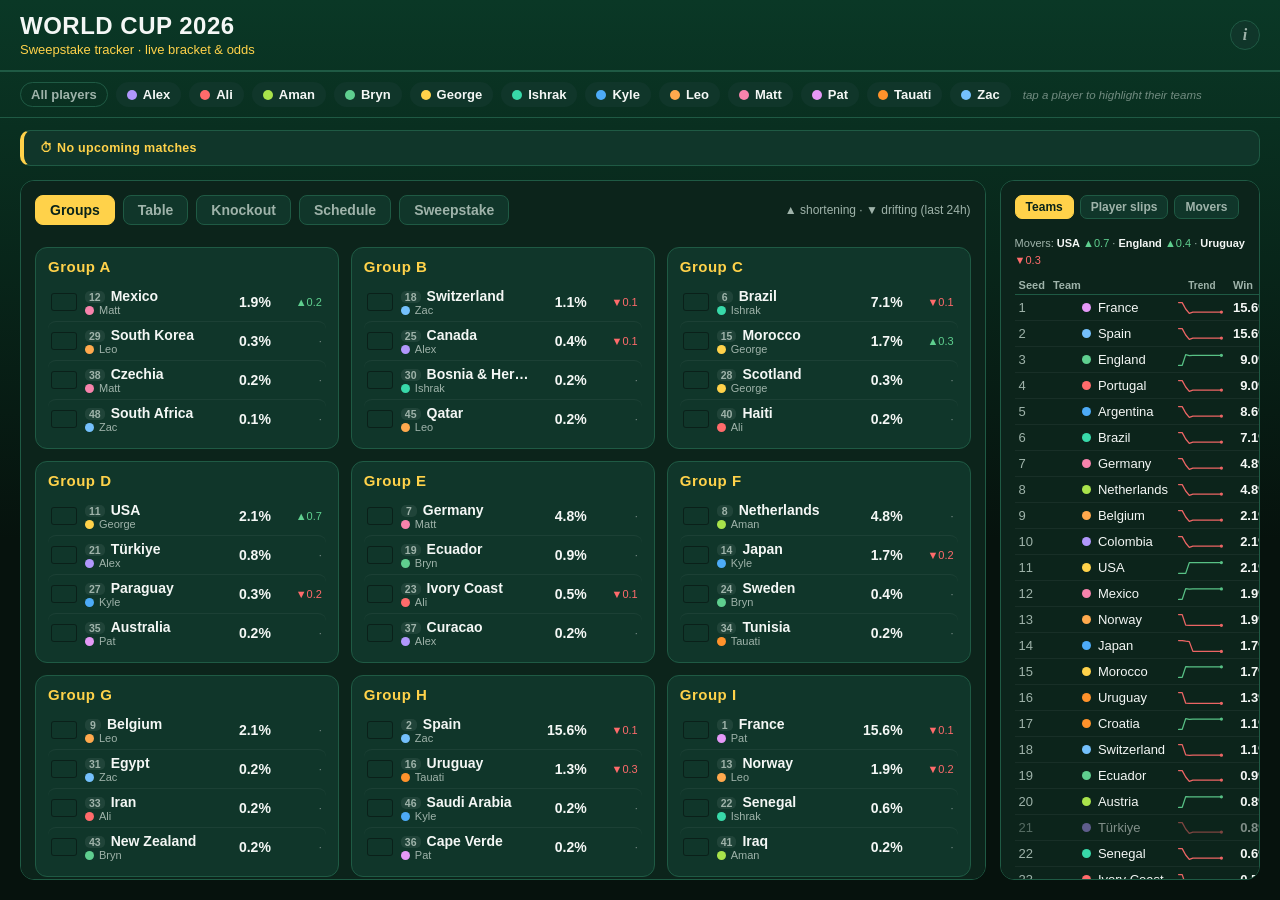
==== commit 1a98906e: "Schedule/next-match: label knockout fixtures by round, not group fixtures.json mixes final group gam" ====
--- a/docs/index.html
+++ b/docs/index.html
@@ -4,7 +4,7 @@
   <meta charset="utf-8" />
   <meta name="viewport" content="width=device-width, initial-scale=1" />
   <title>World Cup 2026 · Sweepstake Tracker</title>
-  <link rel="stylesheet" href="styles.css?v=20260624a" />
+  <link rel="stylesheet" href="styles.css?v=20260627a" />
 </head>
 <body>
   <header id="topbar">
@@ -55,6 +55,6 @@
     </aside>
   </main>
 
-  <script src="app.js?v=20260624a"></script>
+  <script src="app.js?v=20260627a"></script>
 </body>
 </html>
--- a/docs/styles.css
+++ b/docs/styles.css
@@ -398,6 +398,7 @@
 .schedteam .otag .dot { width:8px; height:8px; border-radius:50%; }
 .schedrow .vs { color:var(--dim); font-size:12px; text-align:center; }
 .schedgrp { color:var(--dim); font-size:11.5px; text-align:right; }
+.schedgrp.ko { color:var(--gold); font-weight:700; }
 
 /* ---- groups view ---- */
 #groupsView { display:grid; grid-template-columns:repeat(auto-fill,minmax(300px,1fr)); gap:12px; }
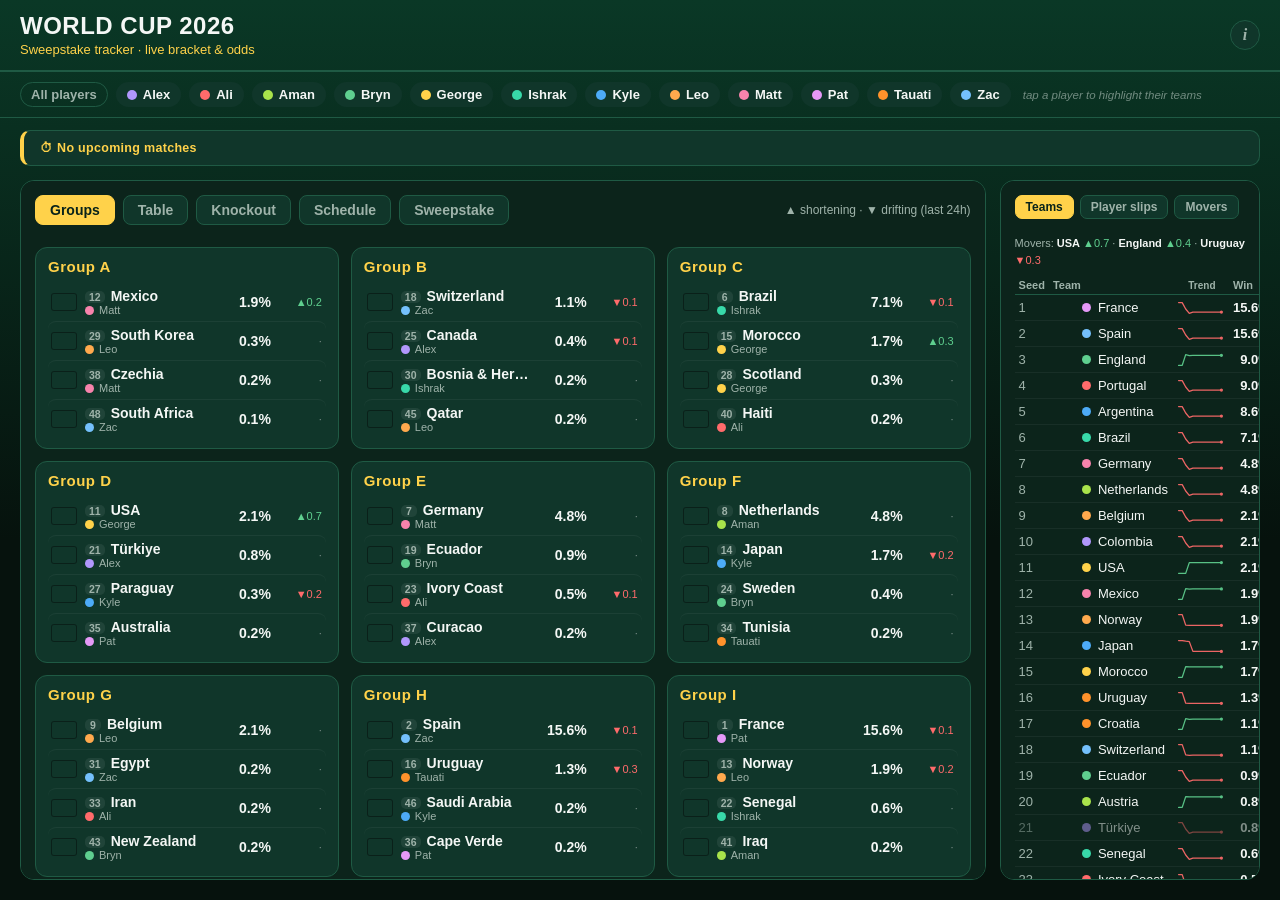
==== commit 694a0e49: "Schedule: infer knockout round from kickoff order too Extend the round lookup so ties the bracket ca" ====
--- a/docs/index.html
+++ b/docs/index.html
@@ -55,6 +55,6 @@
     </aside>
   </main>
 
-  <script src="app.js?v=20260627a"></script>
+  <script src="app.js?v=20260627b"></script>
 </body>
 </html>
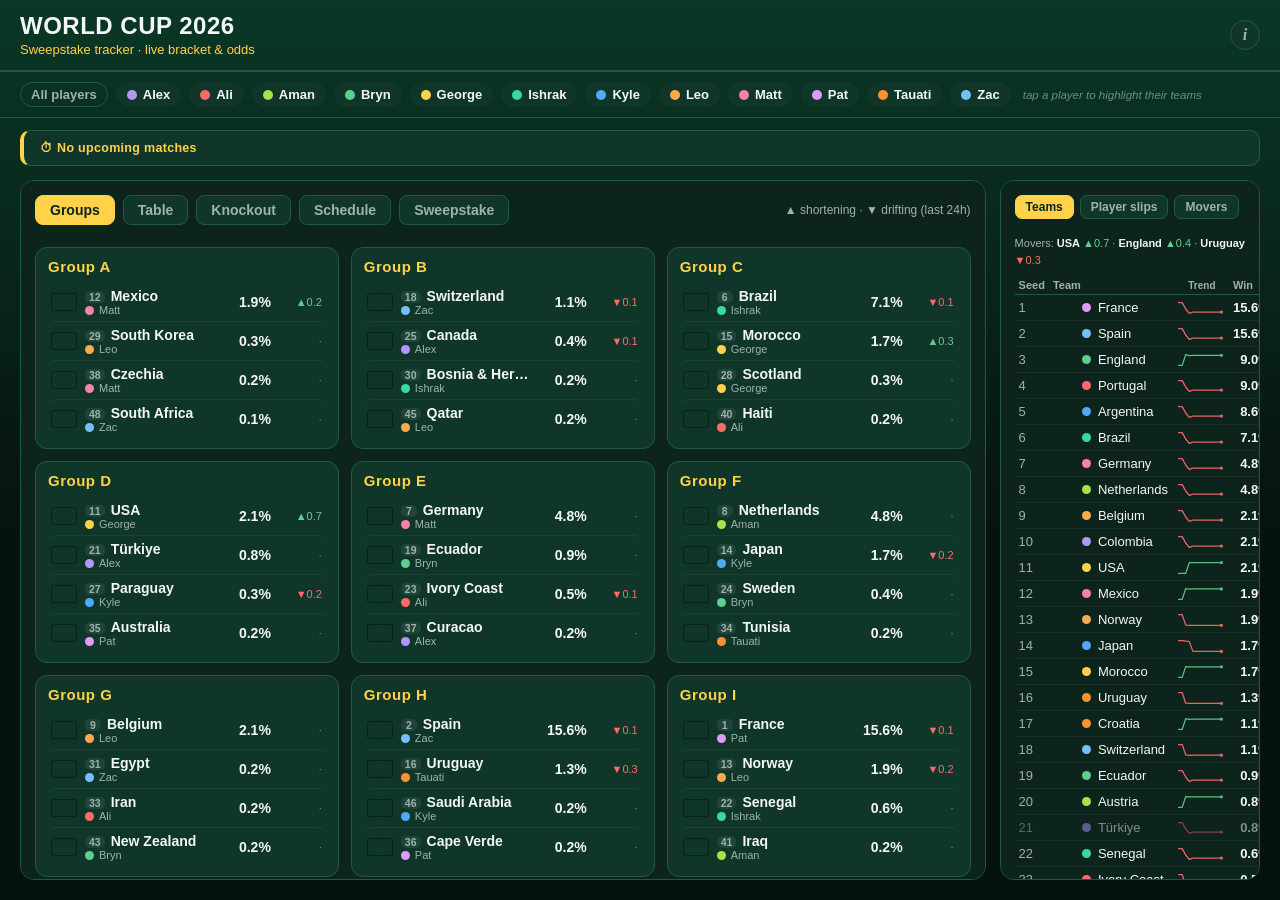
==== commit 29fc52ae: "Knockout bracket: fill known R32 opponents from the schedule The bracket only assigned third-place s" ====
--- a/docs/index.html
+++ b/docs/index.html
@@ -55,6 +55,6 @@
     </aside>
   </main>
 
-  <script src="app.js?v=20260627b"></script>
+  <script src="app.js?v=20260627c"></script>
 </body>
 </html>
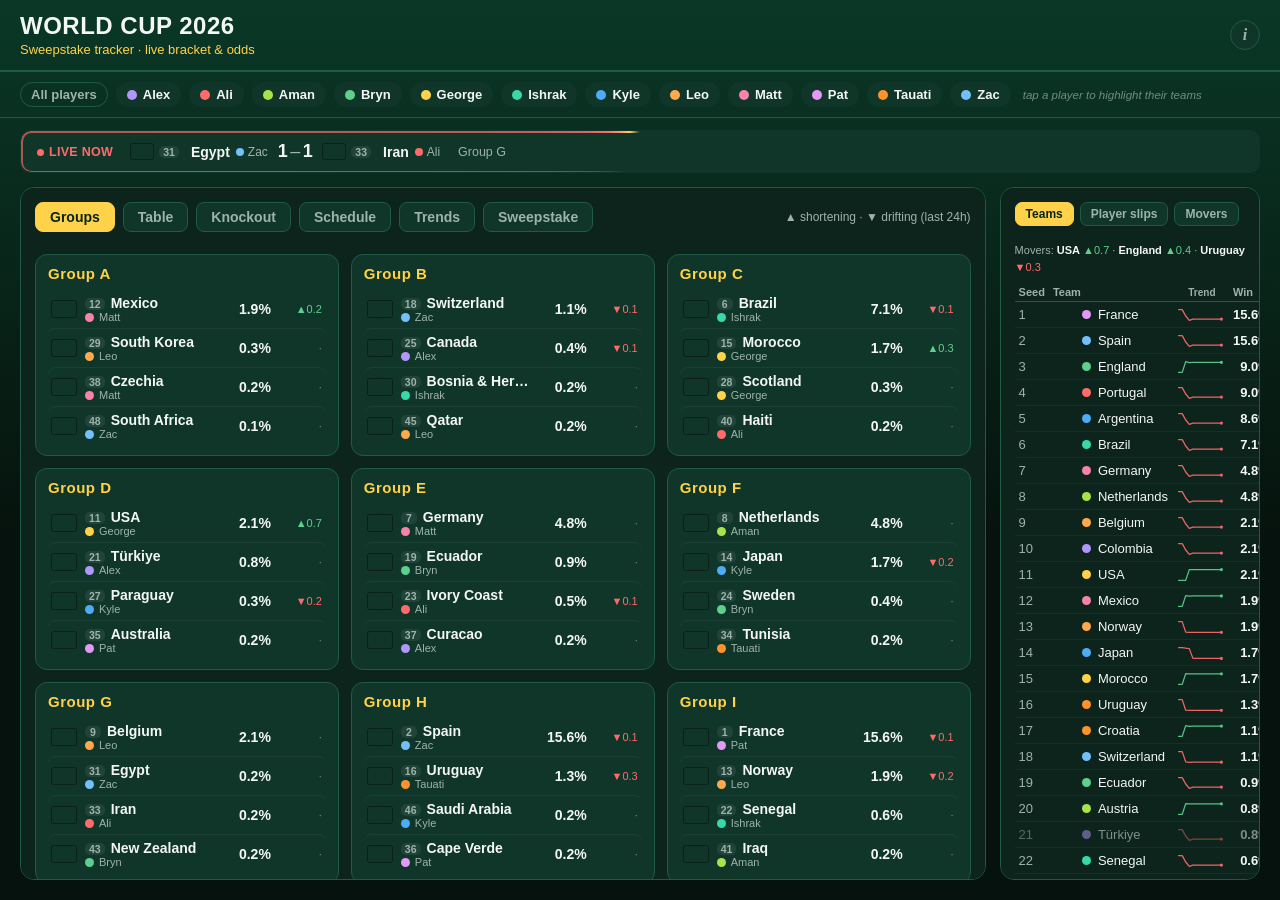
==== commit d687d503: "Add Trends tab: smoothed odds-over-time graph New "Trends" view charting win-probability over the fu" ====
--- a/docs/index.html
+++ b/docs/index.html
@@ -4,7 +4,7 @@
   <meta charset="utf-8" />
   <meta name="viewport" content="width=device-width, initial-scale=1" />
   <title>World Cup 2026 · Sweepstake Tracker</title>
-  <link rel="stylesheet" href="styles.css?v=20260627a" />
+  <link rel="stylesheet" href="styles.css?v=20260627d" />
 </head>
 <body>
   <header id="topbar">
@@ -25,6 +25,7 @@
         <button class="tab" data-view="table">Table</button>
         <button class="tab" data-view="knockout">Knockout</button>
         <button class="tab" data-view="schedule">Schedule</button>
+        <button class="tab" data-view="trends">Trends</button>
         <button class="tab" data-view="sweeps">Sweepstake</button>
         <div class="legend" id="legend"></div>
       </div>
@@ -32,6 +33,7 @@
       <div id="tableView" class="view hidden"></div>
       <div id="knockoutView" class="view hidden"></div>
       <div id="scheduleView" class="view hidden"></div>
+      <div id="trendsView" class="view hidden"></div>
       <div id="sweepsView" class="view hidden"></div>
     </section>
 
@@ -55,6 +57,6 @@
     </aside>
   </main>
 
-  <script src="app.js?v=20260627c"></script>
+  <script src="app.js?v=20260627d"></script>
 </body>
 </html>
--- a/docs/styles.css
+++ b/docs/styles.css
@@ -509,6 +509,94 @@
 .mvtab { background:var(--panel2); color:var(--dim); border:1px solid var(--line); border-radius:7px; padding:4px 11px; font-weight:700; cursor:pointer; font-size:11.5px; }
 .mvtab.active { color:#08231a; background:var(--gold); border-color:var(--gold); }
 .mvcap { color:var(--dim); font-size:10.5px; margin:0 0 9px; }
+
+/* ---- Trends (odds-over-time graph) ---- */
+.trchart { position:relative; width:100%; }
+.trsvg { width:100%; height:auto; display:block; overflow:visible; touch-action:none; }
+.trgrid { stroke:var(--line); stroke-width:1; opacity:.35; }
+.trgrid.base { opacity:.7; }
+.trlbl { fill:var(--dim); font-size:11px; }
+.trline { stroke-width:2; opacity:.9; fill:none; stroke-linejoin:round; stroke-linecap:round; vector-effect:non-scaling-stroke; transition:opacity .12s; }
+.trsvg.teams .trline { stroke-width:1.7; opacity:.9; }
+.trline.dim { opacity:.1 !important; stroke-width:1.1; }
+.trline.hot { opacity:1 !important; stroke-width:2.6; }
+.trarea { opacity:.1; }
+.trfield { opacity:.07; }
+.trfield.dim { opacity:.03; }
+.trline.field { opacity:.55; stroke-width:1.4; stroke-dasharray:5 4; }
+.trline.field.dim { opacity:.18; }
+.trend { stroke:var(--bg0); stroke-width:1.4; }
+.trend.dim { opacity:.1; }
+.trhd circle { stroke:#fff; stroke-width:1; }
+.trcursor { stroke:var(--ink); stroke-width:1; opacity:.45; stroke-dasharray:3 3; pointer-events:none; }
+/* tournament-phase band */
+.trband { fill:rgba(255,255,255,.05); stroke:var(--line); stroke-width:1; }
+.trband.pre { fill:rgba(255,255,255,.02); stroke-dasharray:3 3; }
+.trband.cur { fill:rgba(255,210,74,.15); stroke:rgba(255,210,74,.55); }
+.trbandl { fill:var(--dim); font-size:10.5px; font-weight:700; letter-spacing:.3px; }
+.trbandl.cur { fill:var(--gold); }
+/* phone: bump SVG text + give the event card room */
+.trsvg.m .trlbl { font-size:13px; }
+.trsvg.m .trnl { font-size:13.5px; }
+.trsvg.m .trbandl { font-size:12px; }
+.trsvg.m .trmkbang { font-size:8px; }
+@media (max-width:600px) {
+  .trpop { min-width:0; max-width:74vw; }
+  .trtip { max-width:62vw; }
+}
+/* timeline event markers + click-through detail card */
+.trev { stroke:var(--ink); stroke-width:1; opacity:.12; stroke-dasharray:2 4; }
+.trmkg { cursor:pointer; }
+.trmkhit { fill:transparent; }
+.trmk { fill:var(--gold); stroke:var(--bg0); stroke-width:1.5; transform-box:fill-box; transform-origin:center;
+  animation:trglow 1.8s ease-in-out infinite; }
+@keyframes trglow {
+  0%,100% { filter:drop-shadow(0 0 1.5px rgba(255,210,74,.65)); }
+  50%     { filter:drop-shadow(0 0 6px rgba(255,210,74,1)); }
+}
+.trmkg:hover .trmk, .trmkg.active .trmk { stroke:#fff; filter:drop-shadow(0 0 7px rgba(255,210,74,1)); animation:none; }
+.trmkbadge { fill:var(--down); stroke:var(--bg0); stroke-width:1; }
+.trmkbang { fill:#fff; font-size:6.5px; font-weight:900; pointer-events:none; }
+.trpop { position:absolute; z-index:7; min-width:190px; max-width:244px; transform:translate(11px,12px);
+  background:rgba(6,18,13,.97); border:1px solid var(--line); border-radius:11px; padding:11px 12px; box-shadow:0 12px 32px rgba(0,0,0,.55); }
+.trpop.right { transform:translate(-11px,12px); }
+.trpop-h { color:var(--gold); font-size:11px; font-weight:700; margin-bottom:8px; }
+.trpop-m { display:flex; align-items:center; gap:8px; font-weight:700; font-size:13px; }
+.trpop-t { display:flex; align-items:center; gap:6px; flex:1; min-width:0; }
+.trpop-t:last-child { justify-content:flex-end; text-align:right; }
+.trpop-t img { width:20px; height:13px; border-radius:2px; object-fit:cover; flex:none; }
+.trpop-sc { font-size:15px; font-weight:800; white-space:nowrap; margin:0 8px; }
+.trpop-sc i { color:var(--dim); font-style:normal; margin:0 3px; }
+.trpop-note { margin-top:6px; font-size:11.5px; color:var(--dim); }
+.trpop-note.upset { color:var(--gold); font-weight:700; }
+.trpop-note.dim { opacity:.8; }
+.trpop-lbl { margin:9px 0 5px; padding-top:7px; border-top:1px solid var(--line); font-size:10px; letter-spacing:.4px; text-transform:uppercase; color:var(--dim); }
+.trpop-mv { display:flex; align-items:center; gap:7px; padding:2px 0; font-size:12.5px; }
+.trpop-mv img { width:17px; height:11px; border-radius:2px; object-fit:cover; flex:none; }
+.trpop-mvn { flex:1; min-width:0; white-space:nowrap; overflow:hidden; text-overflow:ellipsis; }
+.trpop-mvd { font-weight:700; font-variant-numeric:tabular-nums; }
+.trpop-mvd.up { color:var(--up); }
+.trpop-mvd.down { color:var(--down); }
+/* right-edge line labels */
+.trnl { font-size:12px; font-weight:700; dominant-baseline:middle; }
+.trnl.field tspan { fill:var(--dim) !important; font-weight:600; }
+.trnl.dim { opacity:.25; }
+.trnlp { fill:var(--dim); font-weight:600; }
+.trlc { stroke-width:1; opacity:.4; }
+.trlc.dim { opacity:.08; }
+.trtip { position:absolute; top:8px; z-index:5; pointer-events:none; background:rgba(6,18,13,.96); border:1px solid var(--line);
+  border-radius:9px; padding:8px 10px; min-width:140px; box-shadow:0 6px 24px rgba(0,0,0,.45); font-size:12px; }
+.trtipd { color:var(--gold); font-weight:700; font-size:11px; margin-bottom:5px; }
+.trtipr { display:flex; align-items:center; gap:6px; padding:1.5px 0; }
+.trtipr.dim { opacity:.45; }
+.trtipn { flex:1; min-width:0; white-space:nowrap; overflow:hidden; text-overflow:ellipsis; }
+.trtipv { font-weight:700; font-variant-numeric:tabular-nums; }
+.trdot { width:9px; height:9px; border-radius:50%; flex:none; }
+.trlegend { display:flex; flex-wrap:wrap; gap:7px 13px; margin-top:12px; align-items:center; }
+.trlgi { display:inline-flex; align-items:center; gap:6px; font-size:12px; color:var(--ink); }
+.trlgi.dim { opacity:.4; }
+.trlgi b { font-weight:700; color:var(--dim); font-variant-numeric:tabular-nums; }
+.trlghint { color:var(--dim); font-size:11px; width:100%; }
 .mvgroup { margin-bottom:15px; }
 .mvgroup h4 { margin:0 0 7px; font-size:11.5px; letter-spacing:.3px; font-weight:800; padding-bottom:5px; border-bottom:1px solid var(--line); }
 .mvgroup h4.up { color:var(--up); }
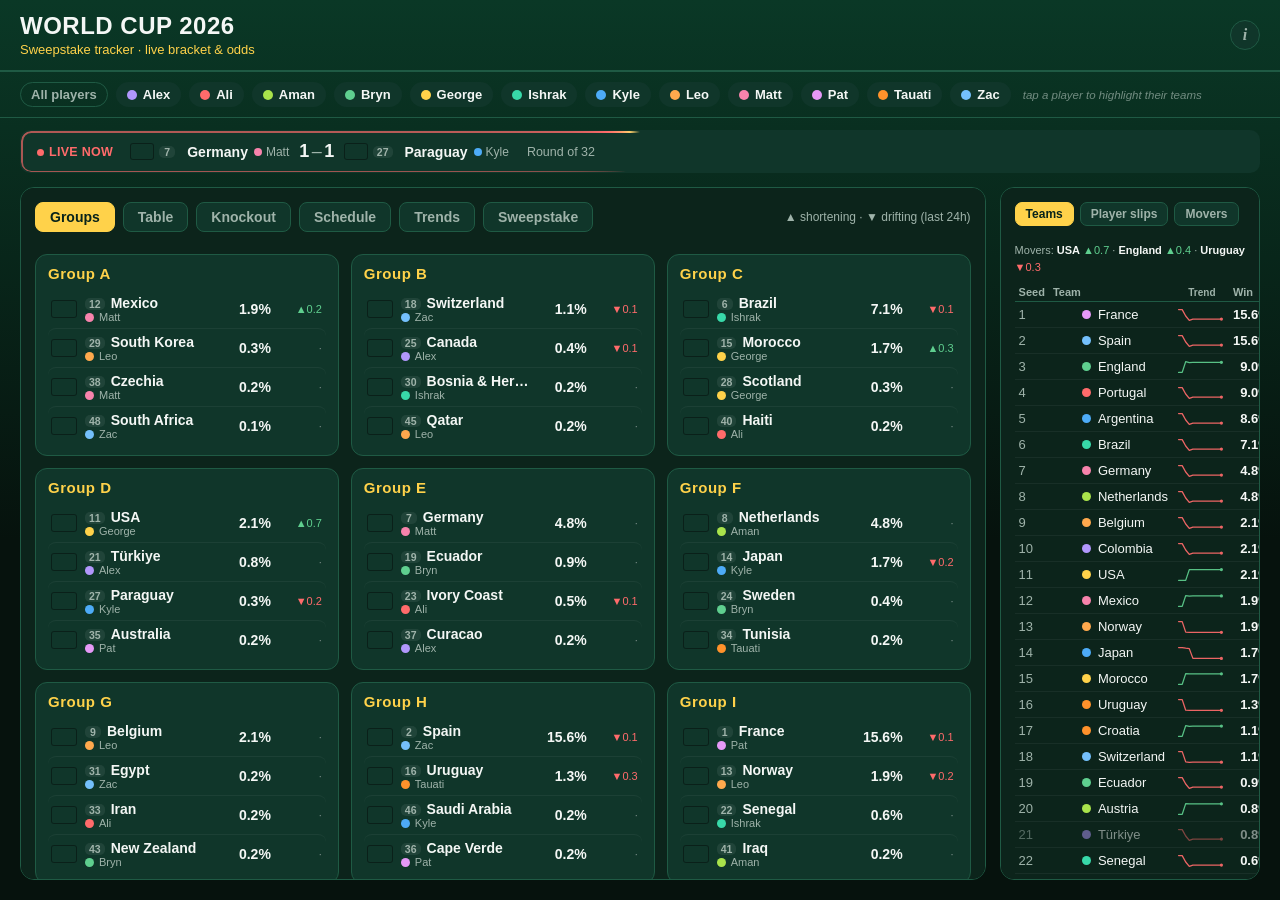
==== commit 74d0046f: "Knockout: real R32 fixtures override the third-place guess Once the group stage finished, resolveBra" ====
--- a/docs/index.html
+++ b/docs/index.html
@@ -57,6 +57,6 @@
     </aside>
   </main>
 
-  <script src="app.js?v=20260627d"></script>
+  <script src="app.js?v=20260630a"></script>
 </body>
 </html>
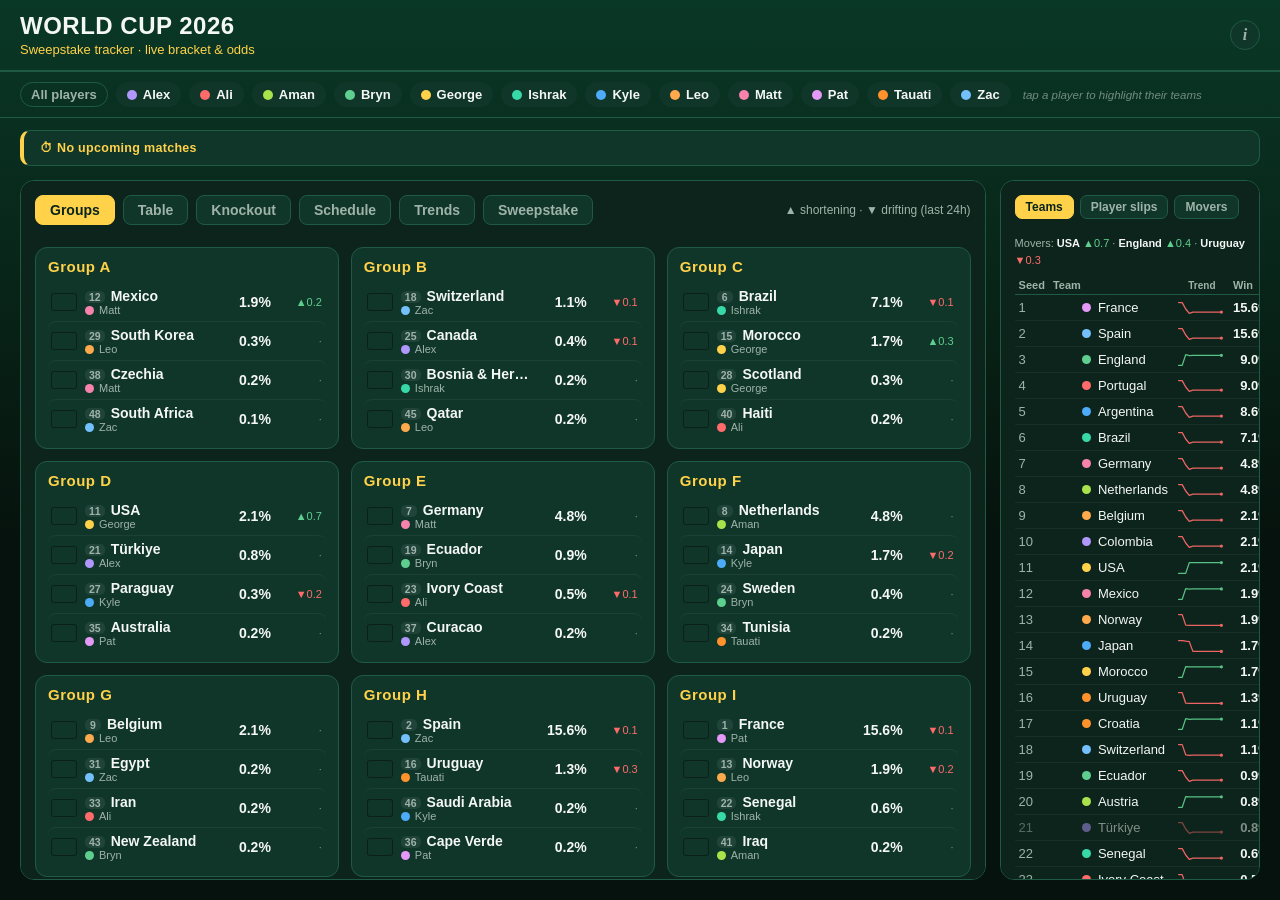
==== commit b18e3bd7: "Knockout: trust real R32 fixtures for thirds; label modelled odds - resolveBracket now pins each thi" ====
--- a/docs/index.html
+++ b/docs/index.html
@@ -57,6 +57,6 @@
     </aside>
   </main>
 
-  <script src="app.js?v=20260630a"></script>
+  <script src="app.js?v=20260630b"></script>
 </body>
 </html>
--- a/docs/styles.css
+++ b/docs/styles.css
@@ -618,6 +618,8 @@
 .datafoot .fdot { width:6px; height:6px; border-radius:50%; background:var(--up); flex:none; opacity:.8; }
 .datafoot.stale { color:var(--gold); opacity:.9; }
 .datafoot.stale .fdot { background:var(--gold); animation:freshpulse 1.8s ease-in-out infinite; }
+.datafoot.modelled { color:var(--gold); opacity:.95; }
+.datafoot.modelled .fdot { background:var(--gold); }
 .datafoot.offline { color:var(--down); opacity:.9; }
 .datafoot.offline .fdot { background:var(--down); }
 @keyframes freshpulse { 0%,100%{ opacity:.4; } 50%{ opacity:1; } }
